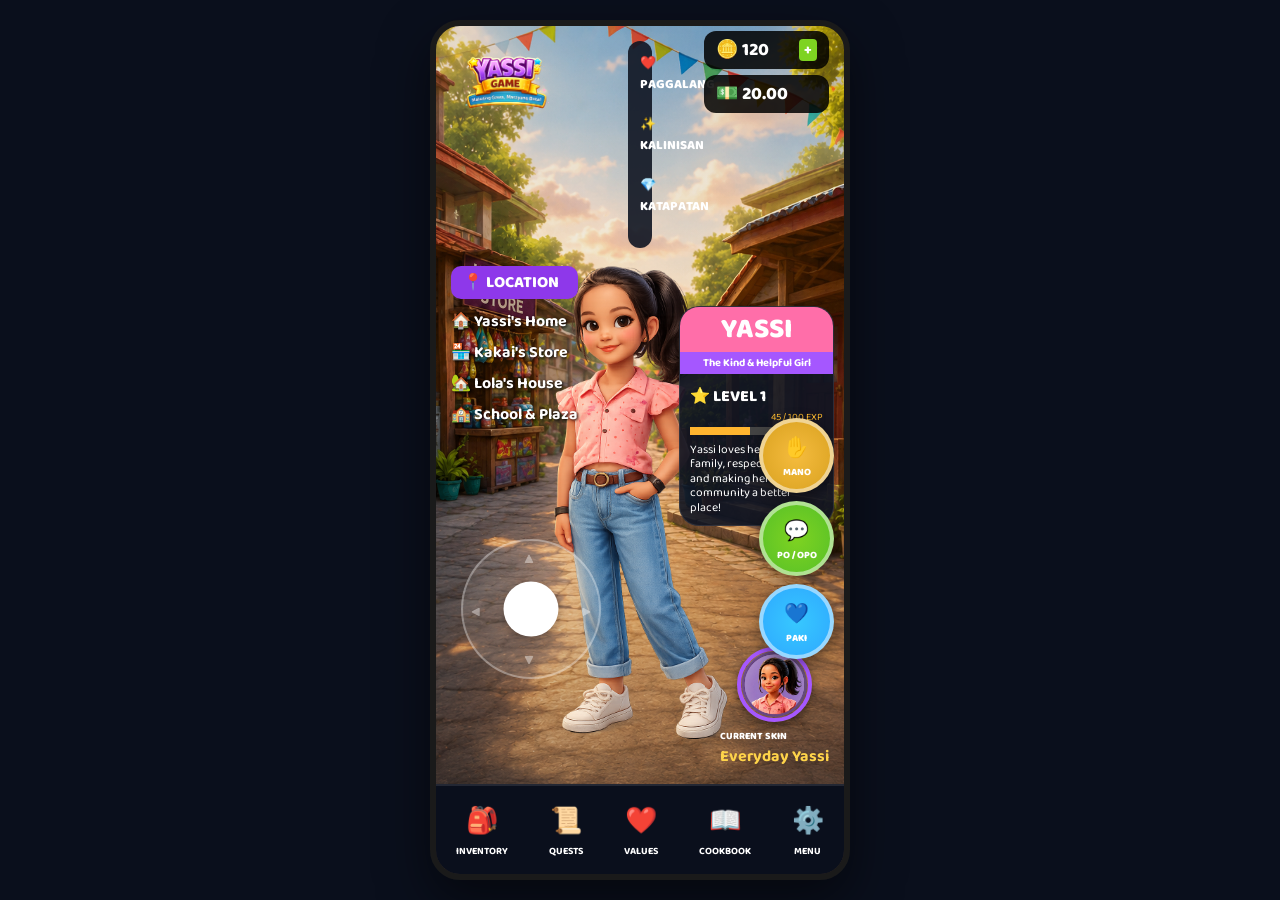
==== yassi-dashboard.html @ 49cacad6 "first commit" ====
<!DOCTYPE html>
<html lang="en">
<head>
    <meta charset="UTF-8">
    <meta name="viewport" content="width=device-width, initial-scale=1.0">
    <title>Yassi Game Dashboard</title>
    <link rel="stylesheet" href="./css/yassi-dashoard.css">
    <link href="https://fonts.googleapis.com/css2?family=Baloo+2:wght@400;600;700;800&display=swap" rel="stylesheet">
</head>
<body>

<div class="game-container">
    <div class="overlay"></div>

    <div class="header-section">
        <div class="logo">
            <img src="./assets/Yassi Game logo.png" alt="Yassi Logo">
        </div>
    </div>

    <div class="status-panel">
        <div class="bar">
            <div class="bar-title">❤️ PAGGALANG</div>
            <div class="progress"><div class="fill green" style="width: 58%;"></div></div>
        </div>
        <div class="bar">
            <div class="bar-title">✨ KALINISAN</div>
            <div class="progress"><div class="fill blue" style="width: 75%;"></div></div>
        </div>
        <div class="bar">
            <div class="bar-title">💎 KATAPATAN</div>
            <div class="progress"><div class="fill yellow" style="width: 52%;"></div></div>
        </div>
    </div>

    <div class="currency">
        <div class="money-box">🪙 120 <span class="plus-btn">+</span></div>
        <div class="money-box">💵 20.00</div>
    </div>

    <div class="location-panel">
        <div class="location-title">📍 LOCATION</div>
        <div class="location-list">
            <div class="location-item">🏠 Yassi's Home</div>
            <div class="location-item">🏪 Kakai's Store</div>
            <div class="location-item">🏡 Lola's House</div>
            <div class="location-item">🏫 School & Plaza</div>
        </div>
    </div>

    <img src="./assets/Yassi Avatar.png" class="character">

    <div class="info-panel">
        <div class="info-header">YASSI</div>
        <div class="info-sub">The Kind & Helpful Girl</div>
        <div class="info-content">
            <div class="level">⭐ LEVEL 1</div>
            <div class="exp">
                <div class="exp-text">45 / 100 EXP</div>
                <div class="exp-bar"><div class="exp-fill"></div></div>
            </div>
            <p class="description">
                Yassi loves helping her family, respecting elders, and making her community a better place!
            </p>
        </div>
    </div>

    <div class="actions">
        <div class="circle-btn gold">
            <span class="icon">✋</span>
            <span class="btn-label">MANO</span>
        </div>
        <div class="circle-btn green-btn">
            <span class="icon">💬</span>
            <span class="btn-label">PO / OPO</span>
        </div>
        <div class="circle-btn blue-btn">
            <span class="icon">💙</span>
            <span class="btn-label">PAKI</span>
        </div>
    </div>

    <div class="joystick">
        <div class="arrow up">▲</div>
        <div class="arrow left">◀</div>
        <div class="arrow right">▶</div>
        <div class="arrow down">▼</div>
        <div class="joy-center"></div>
    </div>

    <div class="current-skin">
        <img src="./assets/avatar.png" class="skin-thumb">
        <div class="skin-text">
            <span>CURRENT SKIN</span>
            <h3>Everyday Yassi</h3>
        </div>
    </div>

    <div class="bottom-menu">
        <div class="menu-item"><div class="menu-icon">🎒</div>INVENTORY</div>
        <div class="menu-item"><div class="menu-icon">📜</div>QUESTS</div>
        <div class="menu-item"><div class="menu-icon">❤️</div>VALUES</div>
        <div class="menu-item"><div class="menu-icon">📖</div>COOKBOOK</div>
        <div class="menu-item"><div class="menu-icon">⚙️</div>MENU</div>
    </div>
</div>

</body>
</html>
---- css/yassi-dashoard.css ----
* {
    margin: 0;
    padding: 0;
    box-sizing: border-box;
    font-family: 'Baloo 2', cursive;
}

body {
    display: flex;
    justify-content: center;
    align-items: center;
    height: 100vh;
    background: #0a0f1c;
}

.game-container {
    position: relative;
    width: min(420px, 100vw - 24px);
    height: min(860px, 100vh - 24px);
    overflow: hidden;
    border-radius: 30px;
    /* CSS file is in /css, so assets live in /assets */
    background: url('../assets/Yassi-Background.png') center/cover no-repeat;
    border: 6px solid #1a1a1a;
    box-shadow: 0 20px 50px rgba(0,0,0,0.5);
}


.overlay {
    position: absolute;
    inset: 0;
    background: linear-gradient(to bottom, rgba(0,0,0,0.1), transparent, rgba(0,0,0,0.3));
    z-index: 1;
}

/* --- HEADER & TAGLINE --- */
.header-section {
    position: absolute;
    top: 15px;
    left: 15px;
    z-index: 10;
}

.logo img { width: 110px; }

.tagline {
    background: #1aa9ff;
    color: white;
    font-size: 13px;
    font-weight: 700;
    padding: 4px 12px;
    border-radius: 12px;
    border: 2px solid #fff;
    margin-top: -5px;
    box-shadow: 0 4px 0 #0077c2;
}

/* --- STATUS PANEL --- */
.status-panel {
    position: absolute;
    top: 15px;
    left: 50%;
    right: auto;
    transform: translateX(-50%);
    width:10px;
    background: rgba(16, 22, 35, 0.9);
    border-radius: 18px;
    padding: 12px;
    color: white;
    z-index: 10;
}


.bar-title { font-size: 13px; font-weight: 800; margin-bottom: 3px; }
.progress { height: 10px; background: #333; border-radius: 10px; overflow: hidden; margin-bottom: 6px; }
.fill { height: 100%; border-radius: 10px; }
.green { background: #7ed321; }
.blue { background: #37c8ff; }
.yellow { background: #ffbc2f; }

/* --- CURRENCY --- */
.currency {
    position: absolute;
    top: 5px;
    right: 15px;
    left: auto;
    z-index: 10;
    display: flex;
    flex-direction: column;
    gap: 6px;
}


.money-box {
    background: rgba(0,0,0,0.85);
    color: white;
    padding: 5px 12px;
    border-radius: 12px;
    font-weight: 800;
    font-size: 18px;
    display: flex;
    justify-content: space-between;
    align-items: center;
    width: 125px;
}

.plus-btn { background: #7ed321; border-radius: 4px; padding: 0 5px; font-size: 14px; }

/* --- LOCATION --- */
.location-panel {
    position: absolute;
    top: 240px;
    left: 15px;
    z-index: 10;
}

.location-title {
    background: #8e38ea;
    color: white;
    padding: 4px 12px;
    border-radius: 10px;
    font-weight: 800;
    font-size: 16px;
    margin-bottom: 10px;
}

.location-item { 
    color: white; 
    font-weight: 700; 
    font-size: 16px;
    margin-bottom: 6px; 
    text-shadow: 1px 1px 3px black; 
}

/* --- CHARACTER --- */
.character {
    position: absolute;
    bottom: 100px;
    left: 45%; /* Slightly off-center to make room for panels */
    transform: translateX(-50%);
    height: 540px;
    z-index: 2;
}

/* --- INFO PANEL: REDUCED WIDTH TO PREVENT OVERLAP --- */
.info-panel {
    position: absolute;
    top: 280px;
    right: 10px;
    width: 155px;
    background: rgba(15, 20, 35, 0.9);
    border-radius: 20px;
    overflow: hidden;
    z-index: 5;
    border: 1px solid rgba(255,255,255,0.1);
}

.info-header { background: #ff6ea9; text-align: center; color: white; font-size: 28px; font-weight: 800; }
.info-sub { background: #a557ff; text-align: center; color: white; font-size: 11px; font-weight: 700; padding: 2px; }
.info-content { padding: 10px; color: white; }
.level { font-weight: 800; font-size: 16px; }
.exp-text { font-size: 10px; text-align: right; margin-bottom: 2px; color: #ffbc2f; }
.exp-bar { height: 8px; background: #444; border-radius: 5px; margin-bottom: 8px; }
.exp-fill { width: 45%; height: 100%; background: #ffb52f; }
.description { font-size: 12px; line-height: 1.2; }

/* --- ACTION BUTTONS: SCALED DOWN --- */
.actions {
    position: absolute;
    right: 10px;
    bottom: 215px;
    z-index: 15;
    display: flex;
    flex-direction: column;
    gap: 8px;
}

.circle-btn {
    width: 75px;
    height: 75px;
    border-radius: 50%;
    border: 4px solid rgba(255,255,255,0.5);
    display: flex;
    flex-direction: column;
    justify-content: center;
    align-items: center;
    color: white;
    box-shadow: 0 5px 15px rgba(0,0,0,0.4);
}

.gold { background: radial-gradient(circle, #f5bc3e, #d9a120); }
.green-btn { background: radial-gradient(circle, #7ed321, #57c028); }
.blue-btn { background: radial-gradient(circle, #37c8ff, #2ea8ff); }
.btn-label { font-size: 10px; font-weight: 800; }
.icon { font-size: 20px; }

/* --- JOYSTICK --- */
.joystick {
    position: absolute;
    left: 25px;
    bottom: 195px;
    width: 140px;
    height: 140px;
    background: rgba(255,255,255,0.1);
    border: 2px solid rgba(255,255,255,0.3);
    border-radius: 50%;
    z-index: 10;
}

.joy-center {
    position: absolute;
    top: 50%; left: 50%;
    transform: translate(-50%, -50%);
    width: 55px; height: 55px;
    background: #fff; border-radius: 50%;
    box-shadow: 0 4px 10px rgba(0,0,0,0.3);
}

.arrow { position: absolute; color: rgba(255,255,255,0.4); font-size: 16px; }
.up { top: 5px; left: 45%; }
.down { bottom: 5px; left: 45%; }
.left { left: 8px; top: 43%; }
.right { right: 8px; top: 43%; }

/* --- SKIN & BOTTOM NAV --- */
.current-skin {
    position: absolute;
    right: 15px;
    bottom: 105px;
    z-index: 10;
    display: flex;
    flex-direction: column;
    align-items: center;
}

.skin-thumb {
    width: 75px; height: 75px;
    border-radius: 50%;
    border: 4px solid #a557ff;
    box-shadow: 0 4px 10px rgba(0,0,0,0.5);
}

.skin-text span { color: white; font-size: 10px; font-weight: 800; }
.skin-text h3 { color: #ffd44a; font-size: 16px; margin-top: -3px; }

.bottom-menu {
    position: absolute;
    bottom: 0; width: 100%;
    height: 90px;
    background: #0a0f1c;
    display: flex;
    justify-content: space-around;
    align-items: center;
    border-top: 2px solid rgba(255,255,255,0.1);
    z-index: 20;
}

.menu-item { color: white; text-align: center; font-size: 10px; font-weight: 700; }
.menu-icon { font-size: 26px; }

/* --- Responsive tweaks for small screens to prevent overlap --- */
@media (max-width: 420px), (max-height: 860px) {
    .game-container {
        border-radius: 22px;
    }

    .header-section { top: 10px; left: 10px; }
    .logo img { width: 95px; }

    .status-panel {
        top: 10px;
        right: 8px;
        width: 185px;
        padding: 10px;
    }

    .location-panel { top: 220px; left: 10px; }
    .location-title { font-size: 14px; margin-bottom: 8px; }

    .currency { top: 140px; right: 10px; }
    .money-box { width: 120px; font-size: 16px; }

    .character { height: 420px; bottom: 115px; }

    .info-panel {
        top: 255px;
        right: 8px;
        width: 140px;
    }
    .info-header { font-size: 24px; }

    .actions {
        right: 8px;
        bottom: 195px;
        gap: 6px;
    }
    .circle-btn { width: 66px; height: 66px; }
    .btn-label { font-size: 9px; }
    .icon { font-size: 18px; }

    .joystick {
        left: 12px;
        bottom: 180px;
        width: 120px;
        height: 120px;
    }
    .joy-center { width: 50px; height: 50px; }

    .current-skin { right: 10px; bottom: 95px; }
    .skin-thumb { width: 66px; height: 66px; }
    .skin-text h3 { font-size: 14px; }

    .bottom-menu { height: 82px; }
}
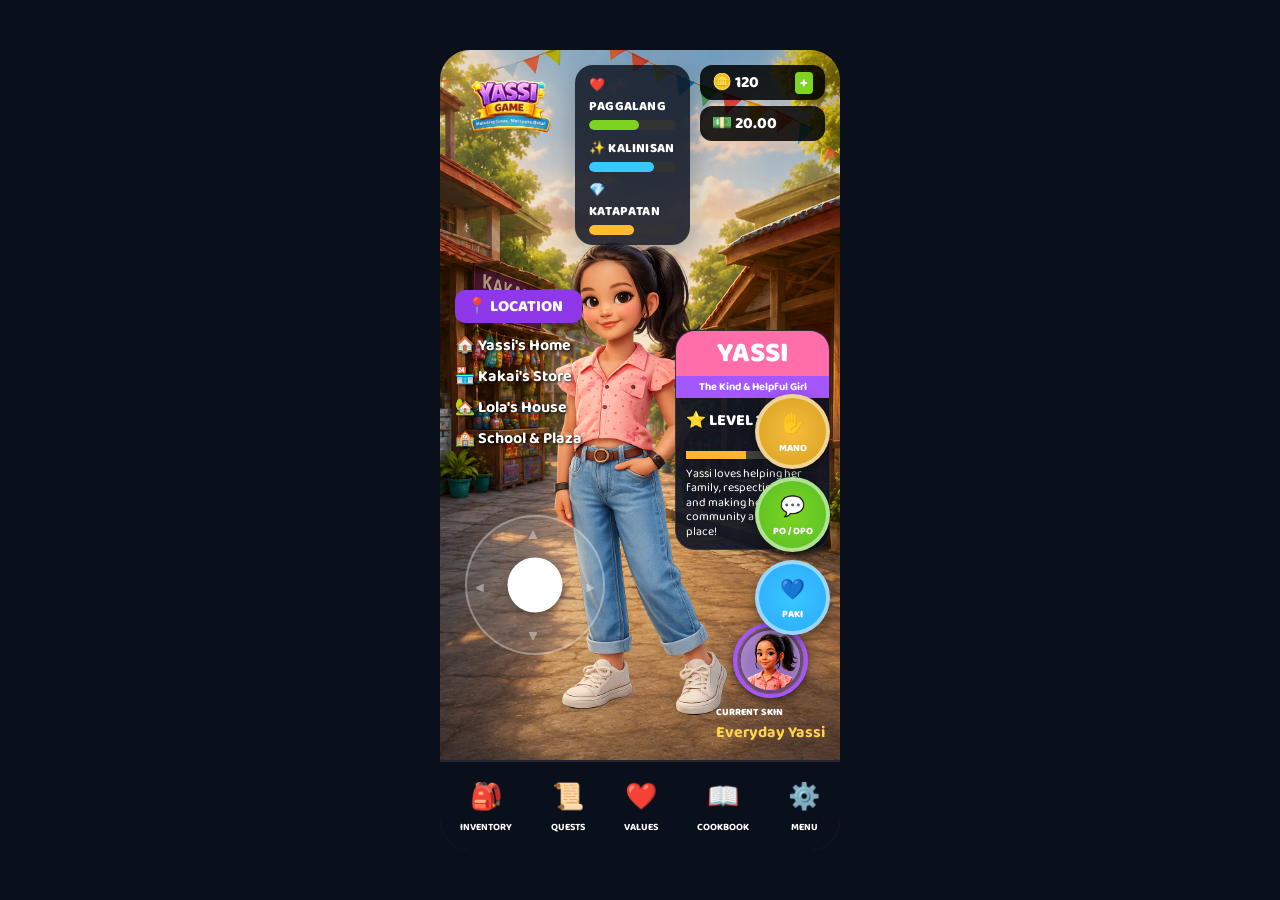
==== commit 6d9ce8a7: "commit" ====
--- a/yassi-dashboard.html
+++ b/yassi-dashboard.html
@@ -1,85 +1,104 @@
 <!DOCTYPE html>
 <html lang="en">
 <head>
-    <meta charset="UTF-8">
-    <meta name="viewport" content="width=device-width, initial-scale=1.0">
-    <title>Yassi Game Dashboard</title>
-    <link rel="stylesheet" href="./css/yassi-dashoard.css">
-    <link href="https://fonts.googleapis.com/css2?family=Baloo+2:wght@400;600;700;800&display=swap" rel="stylesheet">
+<meta charset="UTF-8">
+<meta name="viewport" content="width=device-width, initial-scale=1.0">
+<title>Yassi Dashboard</title>
+
+<link rel="icon" href="./favicon.ico">
+<link rel="stylesheet" href="./css/yassi-dashboard.css">
+<link href="https://fonts.googleapis.com/css2?family=Baloo+2:wght@400;600;700;800&display=swap" rel="stylesheet">
 </head>
+
 <body>
 
 <div class="game-container">
     <div class="overlay"></div>
 
-    <div class="header-section">
-        <div class="logo">
-            <img src="./assets/Yassi Game logo.png" alt="Yassi Logo">
+    <!-- TOP UI FIXED ROW -->
+    <div class="top-ui">
+
+        <!-- LOGO LEFT -->
+        <div class="header-section">
+            <div class="logo">
+                <img src="./assets/Yassi Game logo.png" alt="Yassi Logo">
+            </div>
         </div>
+
+        <!-- STATUS CENTER -->
+        <div class="status-panel">
+            <div class="bar">
+                <div class="bar-title">❤️ PAGGALANG</div>
+                <div class="progress"><div class="fill green" style="width: 58%;"></div></div>
+            </div>
+
+            <div class="bar">
+                <div class="bar-title">✨ KALINISAN</div>
+                <div class="progress"><div class="fill blue" style="width: 75%;"></div></div>
+            </div>
+
+            <div class="bar">
+                <div class="bar-title">💎 KATAPATAN</div>
+                <div class="progress"><div class="fill yellow" style="width: 52%;"></div></div>
+            </div>
+        </div>
+
+        <!-- CURRENCY RIGHT -->
+        <div class="currency">
+            <div class="money-box">🪙 120 <span class="plus-btn">+</span></div>
+            <div class="money-box">💵 20.00</div>
+        </div>
+
+    </div>
+    <!-- END TOP UI -->
+
+    <!-- LOCATION -->
+    <div class="location-panel">
+        <div class="location-title">📍 LOCATION</div>
+        <div class="location-item">🏠 Yassi's Home</div>
+        <div class="location-item">🏪 Kakai's Store</div>
+        <div class="location-item">🏡 Lola's House</div>
+        <div class="location-item">🏫 School & Plaza</div>
     </div>
 
-    <div class="status-panel">
-        <div class="bar">
-            <div class="bar-title">❤️ PAGGALANG</div>
-            <div class="progress"><div class="fill green" style="width: 58%;"></div></div>
-        </div>
-        <div class="bar">
-            <div class="bar-title">✨ KALINISAN</div>
-            <div class="progress"><div class="fill blue" style="width: 75%;"></div></div>
-        </div>
-        <div class="bar">
-            <div class="bar-title">💎 KATAPATAN</div>
-            <div class="progress"><div class="fill yellow" style="width: 52%;"></div></div>
-        </div>
-    </div>
-
-    <div class="currency">
-        <div class="money-box">🪙 120 <span class="plus-btn">+</span></div>
-        <div class="money-box">💵 20.00</div>
-    </div>
-
-    <div class="location-panel">
-        <div class="location-title">📍 LOCATION</div>
-        <div class="location-list">
-            <div class="location-item">🏠 Yassi's Home</div>
-            <div class="location-item">🏪 Kakai's Store</div>
-            <div class="location-item">🏡 Lola's House</div>
-            <div class="location-item">🏫 School & Plaza</div>
-        </div>
-    </div>
-
+    <!-- CHARACTER -->
     <img src="./assets/Yassi Avatar.png" class="character">
 
+    <!-- INFO PANEL -->
     <div class="info-panel">
         <div class="info-header">YASSI</div>
         <div class="info-sub">The Kind & Helpful Girl</div>
+
         <div class="info-content">
             <div class="level">⭐ LEVEL 1</div>
-            <div class="exp">
-                <div class="exp-text">45 / 100 EXP</div>
-                <div class="exp-bar"><div class="exp-fill"></div></div>
-            </div>
+            <div class="exp-text">45 / 100 EXP</div>
+            <div class="exp-bar"><div class="exp-fill"></div></div>
+
             <p class="description">
                 Yassi loves helping her family, respecting elders, and making her community a better place!
             </p>
         </div>
     </div>
 
+    <!-- ACTION BUTTONS -->
     <div class="actions">
         <div class="circle-btn gold">
             <span class="icon">✋</span>
             <span class="btn-label">MANO</span>
         </div>
+
         <div class="circle-btn green-btn">
             <span class="icon">💬</span>
             <span class="btn-label">PO / OPO</span>
         </div>
+
         <div class="circle-btn blue-btn">
             <span class="icon">💙</span>
             <span class="btn-label">PAKI</span>
         </div>
     </div>
 
+    <!-- JOYSTICK -->
     <div class="joystick">
         <div class="arrow up">▲</div>
         <div class="arrow left">◀</div>
@@ -88,6 +107,7 @@
         <div class="joy-center"></div>
     </div>
 
+    <!-- SKIN -->
     <div class="current-skin">
         <img src="./assets/avatar.png" class="skin-thumb">
         <div class="skin-text">
@@ -96,6 +116,7 @@
         </div>
     </div>
 
+    <!-- BOTTOM MENU -->
     <div class="bottom-menu">
         <div class="menu-item"><div class="menu-icon">🎒</div>INVENTORY</div>
         <div class="menu-item"><div class="menu-icon">📜</div>QUESTS</div>
@@ -103,6 +124,7 @@
         <div class="menu-item"><div class="menu-icon">📖</div>COOKBOOK</div>
         <div class="menu-item"><div class="menu-icon">⚙️</div>MENU</div>
     </div>
+
 </div>
 
 </body>
--- a/css/yassi-dashboard.css
+++ b/css/yassi-dashboard.css
@@ -0,0 +1,423 @@
+* {
+    margin: 0;
+    padding: 0;
+    box-sizing: border-box;
+    font-family: 'Baloo 2', cursive;
+}
+
+body {
+    display: flex;
+    justify-content: center;
+    align-items: center;
+    height: 100vh;
+    background: #0a0f1c;
+}
+
+/* ===== GAME CONTAINER ===== */
+.game-container {
+    position: relative;
+    width: 400px;
+    height: 800px;
+    background: url('../assets/Yassi-Background.png') center/cover no-repeat;
+    border-radius: 30px;
+    overflow: hidden;
+}
+
+/* ===== OVERLAY ===== */
+.overlay {
+    position: absolute;
+    inset: 0;
+    background: linear-gradient(to bottom, rgba(0,0,0,0.1), transparent, rgba(0,0,0,0.3));
+    z-index: 1;
+}
+
+/* =========================
+   🔥 TOP UI FIX (IMPORTANT)
+========================= */
+.top-ui {
+    position: absolute;
+    top: 15px;
+    left: 15px;
+    right: 15px;
+    display: flex;
+    justify-content: space-between;
+    align-items: flex-start;
+    gap: 10px;
+    z-index: 20;
+}
+
+/* reset old positioning */
+.header-section,
+.status-panel,
+.currency {
+    position: static;
+}
+
+/* ===== LOGO (LEFT) ===== */
+.header-section {
+    display: flex;
+    flex-direction: column;
+}
+
+.logo img {
+    width: 110px;
+}
+
+/* ===== STATUS (CENTER) ===== */
+.status-panel {
+    width: 320px;
+    background: rgba(16, 22, 35, 0.85);
+    border-radius: 18px;
+    padding: 10px 14px;
+    color: white;
+    box-shadow: 0 10px 30px rgba(0,0,0,0.25);
+}
+
+.bar {
+    display: flex;
+    flex-direction: column;
+    gap: 3px;
+    margin-bottom: 8px;
+}
+
+.bar:last-child {
+    margin-bottom: 0;
+}
+
+.bar-title {
+    font-size: 13px;
+    font-weight: 800;
+    letter-spacing: 0.2px;
+}
+
+.progress {
+    height: 10px;
+    background: #333;
+    border-radius: 10px;
+    overflow: hidden;
+}
+
+.fill {
+    height: 100%;
+    border-radius: 10px;
+}
+
+.green { background: #7ed321; }
+.blue { background: #37c8ff; }
+.yellow { background: #ffbc2f; }
+
+/* ===== CURRENCY (RIGHT) ===== */
+.currency {
+    display: flex;
+    flex-direction: column;
+    gap: 6px;
+}
+
+.money-box {
+    background: rgba(0,0,0,0.85);
+    color: white;
+    padding: 5px 12px;
+    border-radius: 12px;
+    font-weight: 800;
+    font-size: 16px;
+    width: 125px;
+    display: flex;
+    justify-content: space-between;
+    align-items: center;
+}
+
+.plus-btn {
+    background: #7ed321;
+    border-radius: 4px;
+    padding: 0 5px;
+    font-size: 14px;
+}
+
+/* ===== LOCATION ===== */
+.location-panel {
+    position: absolute;
+    top: 240px;
+    left: 15px;
+    z-index: 10;
+}
+
+.location-title {
+    background: #8e38ea;
+    color: white;
+    padding: 4px 12px;
+    border-radius: 10px;
+    font-weight: 800;
+    font-size: 16px;
+    margin-bottom: 10px;
+}
+
+.location-item {
+    color: white;
+    font-weight: 700;
+    font-size: 16px;
+    margin-bottom: 6px;
+    text-shadow: 1px 1px 3px black;
+}
+
+/* ===== CHARACTER ===== */
+.character {
+    position: absolute;
+    bottom: 100px;
+    left: 45%;
+    transform: translateX(-50%);
+    height: 540px;
+    z-index: 2;
+}
+
+/* ===== INFO PANEL ===== */
+.info-panel {
+    position: absolute;
+    top: 280px;
+    right: 10px;
+    width: 155px;
+    background: rgba(15, 20, 35, 0.9);
+    border-radius: 20px;
+    overflow: hidden;
+    z-index: 5;
+    border: 1px solid rgba(255,255,255,0.1);
+}
+
+.info-header {
+    background: #ff6ea9;
+    text-align: center;
+    color: white;
+    font-size: 28px;
+    font-weight: 800;
+}
+
+.info-sub {
+    background: #a557ff;
+    text-align: center;
+    color: white;
+    font-size: 11px;
+    font-weight: 700;
+    padding: 2px;
+}
+
+.info-content {
+    padding: 10px;
+    color: white;
+}
+
+.level {
+    font-weight: 800;
+    font-size: 16px;
+}
+
+.exp-text {
+    font-size: 10px;
+    text-align: right;
+    margin-bottom: 2px;
+    color: #ffbc2f;
+}
+
+.exp-bar {
+    height: 8px;
+    background: #444;
+    border-radius: 5px;
+    margin-bottom: 8px;
+}
+
+.exp-fill {
+    width: 45%;
+    height: 100%;
+    background: #ffb52f;
+}
+
+.description {
+    font-size: 12px;
+    line-height: 1.2;
+}
+
+/* ===== ACTION BUTTONS ===== */
+.actions {
+    position: absolute;
+    right: 10px;
+    bottom: 215px;
+    z-index: 15;
+    display: flex;
+    flex-direction: column;
+    gap: 8px;
+}
+
+.circle-btn {
+    width: 75px;
+    height: 75px;
+    border-radius: 50%;
+    border: 4px solid rgba(255,255,255,0.5);
+    display: flex;
+    flex-direction: column;
+    justify-content: center;
+    align-items: center;
+    color: white;
+    box-shadow: 0 5px 15px rgba(0,0,0,0.4);
+}
+
+.gold { background: radial-gradient(circle, #f5bc3e, #d9a120); }
+.green-btn { background: radial-gradient(circle, #7ed321, #57c028); }
+.blue-btn { background: radial-gradient(circle, #37c8ff, #2ea8ff); }
+
+.btn-label {
+    font-size: 10px;
+    font-weight: 800;
+}
+
+.icon {
+    font-size: 20px;
+}
+
+/* ===== JOYSTICK ===== */
+.joystick {
+    position: absolute;
+    left: 25px;
+    bottom: 195px;
+    width: 140px;
+    height: 140px;
+    background: rgba(255,255,255,0.1);
+    border: 2px solid rgba(255,255,255,0.3);
+    border-radius: 50%;
+    z-index: 10;
+}
+
+.joy-center {
+    position: absolute;
+    top: 50%;
+    left: 50%;
+    transform: translate(-50%, -50%);
+    width: 55px;
+    height: 55px;
+    background: #fff;
+    border-radius: 50%;
+    box-shadow: 0 4px 10px rgba(0,0,0,0.3);
+}
+
+.arrow {
+    position: absolute;
+    color: rgba(255,255,255,0.4);
+    font-size: 16px;
+}
+
+.up { top: 5px; left: 45%; }
+.down { bottom: 5px; left: 45%; }
+.left { left: 8px; top: 43%; }
+.right { right: 8px; top: 43%; }
+
+/* ===== SKIN ===== */
+.current-skin {
+    position: absolute;
+    right: 15px;
+    bottom: 105px;
+    z-index: 10;
+    display: flex;
+    flex-direction: column;
+    align-items: center;
+}
+
+.skin-thumb {
+    width: 75px;
+    height: 75px;
+    border-radius: 50%;
+    border: 4px solid #a557ff;
+    box-shadow: 0 4px 10px rgba(0,0,0,0.5);
+}
+
+.skin-text span {
+    color: white;
+    font-size: 10px;
+    font-weight: 800;
+}
+
+.skin-text h3 {
+    color: #ffd44a;
+    font-size: 16px;
+    margin-top: -3px;
+}
+
+/* ===== BOTTOM MENU ===== */
+.bottom-menu {
+    position: absolute;
+    bottom: 0;
+    width: 100%;
+    height: 90px;
+    background: #0a0f1c;
+    display: flex;
+    justify-content: space-around;
+    align-items: center;
+    border-top: 2px solid rgba(255,255,255,0.1);
+    z-index: 20;
+}
+
+.menu-item {
+    color: white;
+    text-align: center;
+    font-size: 10px;
+    font-weight: 700;
+}
+
+.menu-icon {
+    font-size: 26px;
+}
+
+/* ===== RESPONSIVE ===== */
+@media (max-width: 420px), (max-height: 860px) {
+
+    .game-container {
+        border-radius: 22px;
+    }
+
+    .logo img {
+        width: 95px;
+    }
+
+    .status-panel {
+        width: 200px;
+        padding: 10px;
+    }
+
+    .currency {
+        gap: 4px;
+    }
+
+    .money-box {
+        width: 120px;
+        font-size: 14px;
+    }
+
+    .character {
+        height: 420px;
+        bottom: 115px;
+    }
+
+    .info-panel {
+        top: 255px;
+        right: 8px;
+        width: 140px;
+    }
+
+    .actions {
+        right: 8px;
+        bottom: 195px;
+    }
+
+    .circle-btn {
+        width: 66px;
+        height: 66px;
+    }
+
+    .joystick {
+        left: 12px;
+        bottom: 180px;
+        width: 120px;
+        height: 120px;
+    }
+
+    .joy-center {
+        width: 50px;
+        height: 50px;
+    }
+}
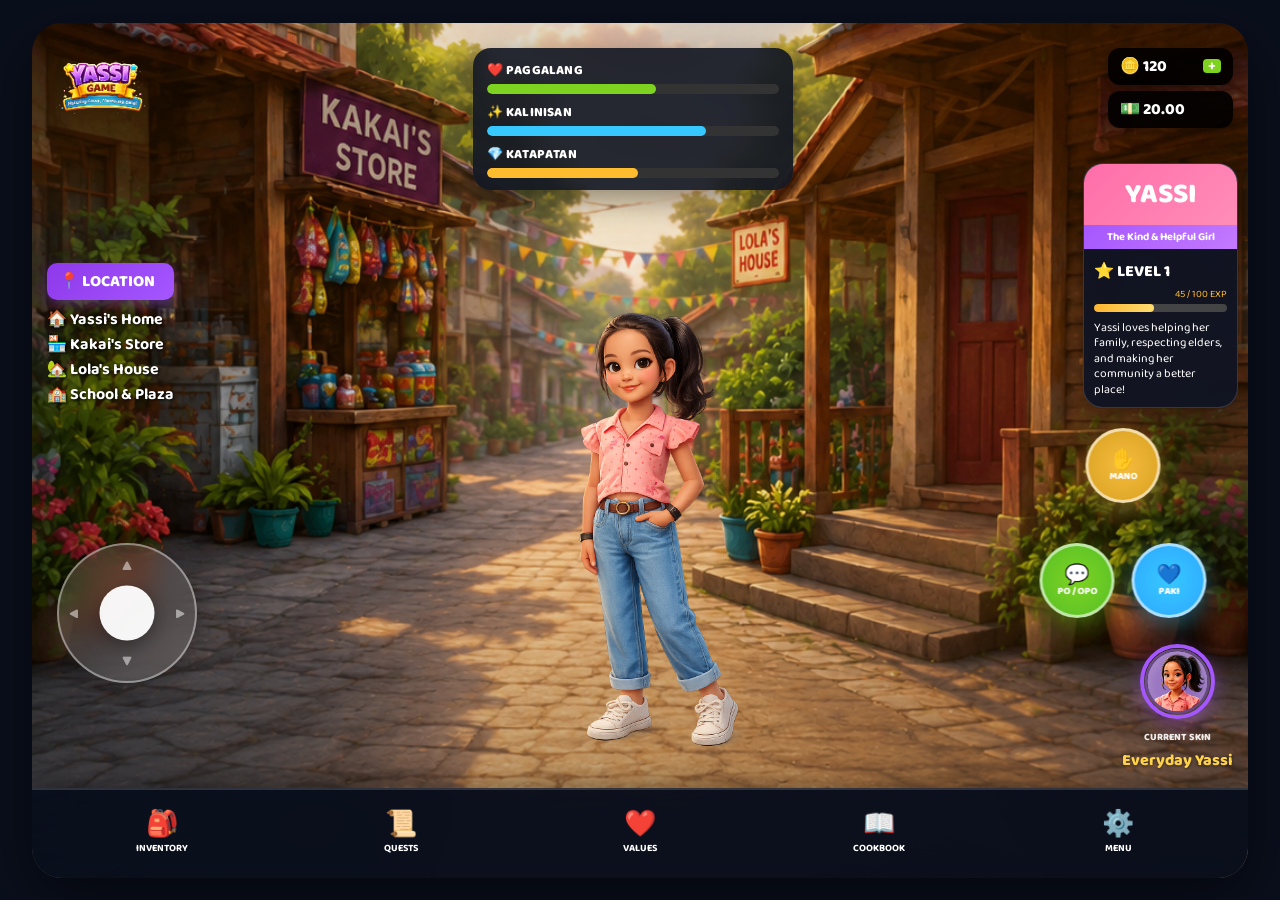
==== commit 5056a773: "commit" ====
--- a/yassi-dashboard.html
+++ b/yassi-dashboard.html
@@ -52,19 +52,7 @@
     </div>
     <!-- END TOP UI -->
 
-    <!-- LOCATION -->
-    <div class="location-panel">
-        <div class="location-title">📍 LOCATION</div>
-        <div class="location-item">🏠 Yassi's Home</div>
-        <div class="location-item">🏪 Kakai's Store</div>
-        <div class="location-item">🏡 Lola's House</div>
-        <div class="location-item">🏫 School & Plaza</div>
-    </div>
-
-    <!-- CHARACTER -->
-    <img src="./assets/Yassi Avatar.png" class="character">
-
-    <!-- INFO PANEL -->
+    <!-- INFO PANEL - MOVED TO TOP POSITION -->
     <div class="info-panel">
         <div class="info-header">YASSI</div>
         <div class="info-sub">The Kind & Helpful Girl</div>
@@ -80,19 +68,31 @@
         </div>
     </div>
 
-    <!-- ACTION BUTTONS -->
+    <!-- LOCATION -->
+    <div class="location-panel">
+        <div class="location-title">📍 LOCATION</div>
+        <div class="location-item">🏠 Yassi's Home</div>
+        <div class="location-item">🏪 Kakai's Store</div>
+        <div class="location-item">🏡 Lola's House</div>
+        <div class="location-item">🏫 School & Plaza</div>
+    </div>
+
+    <!-- CHARACTER -->
+    <img src="./assets/Yassi Avatar.png" class="character">
+
+    <!-- ACTION BUTTONS - TRIANGLE LAYOUT -->
     <div class="actions">
-        <div class="circle-btn gold">
+        <div class="circle-btn gold top-btn">
             <span class="icon">✋</span>
             <span class="btn-label">MANO</span>
         </div>
 
-        <div class="circle-btn green-btn">
+        <div class="circle-btn green-btn bottom-left-btn">
             <span class="icon">💬</span>
             <span class="btn-label">PO / OPO</span>
         </div>
 
-        <div class="circle-btn blue-btn">
+        <div class="circle-btn blue-btn bottom-right-btn">
             <span class="icon">💙</span>
             <span class="btn-label">PAKI</span>
         </div>
--- a/css/yassi-dashboard.css
+++ b/css/yassi-dashboard.css
@@ -9,8 +9,10 @@
     display: flex;
     justify-content: center;
     align-items: center;
-    height: 100vh;
+    min-height: 100vh;
     background: #0a0f1c;
+    padding: 5px;
+    overflow-x: hidden;
 }
 
 /* ===== GAME CONTAINER ===== */
@@ -21,6 +23,14 @@
     background: url('../assets/Yassi-Background.png') center/cover no-repeat;
     border-radius: 30px;
     overflow: hidden;
+    box-shadow: 0 20px 60px rgba(0,0,0,0.5);
+
+    /* Responsive scaling */
+    max-width: 95vw;
+    max-height: 95vh;
+    width: 100%;
+    height: 100%;
+    aspect-ratio: 1 / 2;
 }
 
 /* ===== OVERLAY ===== */
@@ -31,22 +41,20 @@
     z-index: 1;
 }
 
-/* =========================
-   🔥 TOP UI FIX (IMPORTANT)
-========================= */
+/* ===== TOP UI ===== */
 .top-ui {
     position: absolute;
-    top: 15px;
-    left: 15px;
-    right: 15px;
+    top: clamp(10px, 2vw, 15px);
+    left: clamp(10px, 2vw, 15px);
+    right: clamp(10px, 2vw, 15px);
     display: flex;
     justify-content: space-between;
     align-items: flex-start;
-    gap: 10px;
+    gap: clamp(5px, 1.5vw, 10px);
     z-index: 20;
-}
-
-/* reset old positioning */
+    padding-top: clamp(5px, 1vw, 10px);
+}
+
 .header-section,
 .status-panel,
 .currency {
@@ -57,27 +65,33 @@
 .header-section {
     display: flex;
     flex-direction: column;
+    flex-shrink: 0;
 }
 
 .logo img {
-    width: 110px;
+    width: clamp(90px, 22vw, 110px);
+    height: auto;
+    max-height: 80px;
 }
 
 /* ===== STATUS (CENTER) ===== */
 .status-panel {
-    width: 320px;
-    background: rgba(16, 22, 35, 0.85);
+    width: clamp(200px, 70vw, 320px);
+    background: rgba(16, 22, 35, 0.9);
+    backdrop-filter: blur(10px);
     border-radius: 18px;
-    padding: 10px 14px;
-    color: white;
-    box-shadow: 0 10px 30px rgba(0,0,0,0.25);
+    padding: clamp(8px, 2vw, 12px) clamp(10px, 2vw, 14px);
+    color: white;
+    box-shadow: 0 10px 30px rgba(0,0,0,0.4);
+    flex: 1;
+    max-width: 320px;
 }
 
 .bar {
     display: flex;
     flex-direction: column;
-    gap: 3px;
-    margin-bottom: 8px;
+    gap: clamp(2px, 0.5vw, 3px);
+    margin-bottom: clamp(5px, 1vw, 8px);
 }
 
 .bar:last-child {
@@ -85,13 +99,13 @@
 }
 
 .bar-title {
-    font-size: 13px;
+    font-size: clamp(11px, 2.5vw, 13px);
     font-weight: 800;
     letter-spacing: 0.2px;
 }
 
 .progress {
-    height: 10px;
+    height: clamp(8px, 2vw, 10px);
     background: #333;
     border-radius: 10px;
     overflow: hidden;
@@ -100,6 +114,7 @@
 .fill {
     height: 100%;
     border-radius: 10px;
+    transition: width 0.3s ease;
 }
 
 .green { background: #7ed321; }
@@ -110,178 +125,243 @@
 .currency {
     display: flex;
     flex-direction: column;
-    gap: 6px;
+    gap: clamp(4px, 1vw, 6px);
+    flex-shrink: 0;
 }
 
 .money-box {
-    background: rgba(0,0,0,0.85);
-    color: white;
-    padding: 5px 12px;
+    background: rgba(0,0,0,0.9);
+    backdrop-filter: blur(10px);
+    color: white;
+    padding: clamp(4px, 1vw, 6px) clamp(8px, 2vw, 12px);
     border-radius: 12px;
     font-weight: 800;
-    font-size: 16px;
-    width: 125px;
+    font-size: clamp(13px, 3vw, 16px);
+    width: clamp(105px, 28vw, 125px);
     display: flex;
     justify-content: space-between;
     align-items: center;
+    box-shadow: 0 5px 15px rgba(0,0,0,0.3);
 }
 
 .plus-btn {
     background: #7ed321;
     border-radius: 4px;
-    padding: 0 5px;
-    font-size: 14px;
-}
-
-/* ===== LOCATION ===== */
-.location-panel {
-    position: absolute;
-    top: 240px;
-    left: 15px;
-    z-index: 10;
-}
-
-.location-title {
-    background: #8e38ea;
-    color: white;
-    padding: 4px 12px;
-    border-radius: 10px;
-    font-weight: 800;
-    font-size: 16px;
-    margin-bottom: 10px;
-}
-
-.location-item {
-    color: white;
+    padding: 0 clamp(3px, 0.8vw, 5px);
+    font-size: clamp(12px, 2.5vw, 14px);
     font-weight: 700;
-    font-size: 16px;
-    margin-bottom: 6px;
-    text-shadow: 1px 1px 3px black;
-}
-
-/* ===== CHARACTER ===== */
-.character {
-    position: absolute;
-    bottom: 100px;
-    left: 45%;
-    transform: translateX(-50%);
-    height: 540px;
-    z-index: 2;
-}
-
-/* ===== INFO PANEL ===== */
+    line-height: 1;
+}
+
+/* ===== INFO PANEL - FIXED TO TOP POSITION ===== */
 .info-panel {
     position: absolute;
-    top: 280px;
-    right: 10px;
-    width: 155px;
-    background: rgba(15, 20, 35, 0.9);
+    top: clamp(120px, 16vh, 140px);
+    right: clamp(5px, 1.5vw, 10px);
+    width: clamp(130px, 32vw, 155px);
+    max-width: 160px;
+    background: rgba(15, 20, 35, 0.95);
+    backdrop-filter: blur(15px);
     border-radius: 20px;
     overflow: hidden;
     z-index: 5;
-    border: 1px solid rgba(255,255,255,0.1);
+    border: 1px solid rgba(255,255,255,0.15);
+    box-shadow: 0 10px 30px rgba(0,0,0,0.4);
 }
 
 .info-header {
-    background: #ff6ea9;
+    background: linear-gradient(135deg, #ff6ea9, #ff8db8);
     text-align: center;
     color: white;
-    font-size: 28px;
-    font-weight: 800;
+    font-size: clamp(22px, 6vw, 28px);
+    font-weight: 800;
+    padding: clamp(6px, 1.5vw, 8px) 0;
 }
 
 .info-sub {
-    background: #a557ff;
+    background: linear-gradient(135deg, #a557ff, #c47aff);
     text-align: center;
     color: white;
-    font-size: 11px;
+    font-size: clamp(10px, 2.2vw, 11px);
     font-weight: 700;
-    padding: 2px;
+    padding: clamp(2px, 0.5vw, 3px) 0;
 }
 
 .info-content {
-    padding: 10px;
+    padding: clamp(8px, 2vw, 10px);
     color: white;
 }
 
 .level {
     font-weight: 800;
-    font-size: 16px;
+    font-size: clamp(14px, 3.5vw, 16px);
+    margin-bottom: 2px;
 }
 
 .exp-text {
-    font-size: 10px;
+    font-size: clamp(9px, 2vw, 10px);
     text-align: right;
     margin-bottom: 2px;
     color: #ffbc2f;
 }
 
 .exp-bar {
-    height: 8px;
+    height: clamp(6px, 1.5vw, 8px);
     background: #444;
     border-radius: 5px;
-    margin-bottom: 8px;
+    margin-bottom: clamp(6px, 1.5vw, 8px);
+    overflow: hidden;
 }
 
 .exp-fill {
-    width: 45%;
     height: 100%;
-    background: #ffb52f;
+    background: linear-gradient(90deg, #ffb52f, #ffdc6f);
+    border-radius: 5px;
+    transition: width 0.3s ease;
+    width: 45%; /* Matches 45/100 EXP */
 }
 
 .description {
-    font-size: 12px;
+    font-size: clamp(10px, 2.2vw, 12px);
+    line-height: 1.3;
+    margin: 0;
+}
+
+/* ===== LOCATION ===== */
+.location-panel {
+    position: absolute;
+    top: clamp(220px, 28vh, 240px);
+    left: clamp(10px, 2vw, 15px);
+    z-index: 10;
+    max-width: 160px;
+}
+
+.location-title {
+    background: linear-gradient(135deg, #8e38ea, #a557ff);
+    color: white;
+    padding: clamp(4px, 1vw, 6px) 12px;
+    border-radius: 10px;
+    font-weight: 800;
+    font-size: clamp(14px, 3vw, 16px);
+    margin-bottom: 10px;
+    box-shadow: 0 4px 12px rgba(142, 56, 234, 0.4);
+}
+
+.location-item {
+    color: white;
+    font-weight: 700;
+    font-size: clamp(14px, 3vw, 16px);
+    margin-bottom: 6px;
+    text-shadow: 1px 1px 3px black;
     line-height: 1.2;
 }
 
-/* ===== ACTION BUTTONS ===== */
+/* ===== CHARACTER ===== */
+.character {
+    position: absolute;
+    bottom: clamp(90px, 12vh, 100px);
+    left: 50%;
+    transform: translateX(-50%);
+    height: clamp(400px, 55vh, 540px);
+    max-height: 60vh;
+    width: auto;
+    z-index: 2;
+    image-rendering: -webkit-optimize-contrast;
+}
+
+/* ===== ACTION BUTTONS - TRIANGLE LAYOUT (FIXED SPACING) ===== */
 .actions {
     position: absolute;
-    right: 10px;
-    bottom: 215px;
+    right: clamp(20px, 5vw, 30px);
+    bottom: clamp(230px, 29vh, 260px);
     z-index: 15;
-    display: flex;
-    flex-direction: column;
-    gap: 8px;
+    width: clamp(160px, 40vw, 190px);
+    height: clamp(160px, 40vw, 190px);
+    display: flex;
+    pointer-events: none;
 }
 
 .circle-btn {
-    width: 75px;
-    height: 75px;
+    position: absolute;
+    width: clamp(60px, 16vw, 75px);
+    height: clamp(60px, 16vw, 75px);
     border-radius: 50%;
-    border: 4px solid rgba(255,255,255,0.5);
+    border: 3px solid rgba(255,255,255,0.6);
     display: flex;
     flex-direction: column;
     justify-content: center;
     align-items: center;
     color: white;
-    box-shadow: 0 5px 15px rgba(0,0,0,0.4);
-}
-
-.gold { background: radial-gradient(circle, #f5bc3e, #d9a120); }
-.green-btn { background: radial-gradient(circle, #7ed321, #57c028); }
-.blue-btn { background: radial-gradient(circle, #37c8ff, #2ea8ff); }
+    box-shadow: 0 8px 25px rgba(0,0,0,0.4);
+    transition: all 0.2s ease;
+    cursor: pointer;
+    backdrop-filter: blur(10px);
+    pointer-events: all;
+}
+
+.circle-btn:hover,
+.circle-btn:active {
+    transform: scale(0.95);
+    box-shadow: 0 12px 30px rgba(0,0,0,0.5);
+}
+
+.gold { 
+    background: radial-gradient(circle, #f5bc3e, #d9a120); 
+    box-shadow: 0 8px 25px rgba(245, 188, 62, 0.4);
+}
+.green-btn { 
+    background: radial-gradient(circle, #7ed321, #57c028); 
+    box-shadow: 0 8px 25px rgba(126, 211, 33, 0.4);
+}
+.blue-btn { 
+    background: radial-gradient(circle, #37c8ff, #2ea8ff); 
+    box-shadow: 0 8px 25px rgba(55, 200, 255, 0.4);
+}
 
 .btn-label {
-    font-size: 10px;
-    font-weight: 800;
+    font-size: clamp(8px, 2vw, 10px);
+    font-weight: 800;
+    line-height: 1;
+    margin-top: 1px;
 }
 
 .icon {
-    font-size: 20px;
+    font-size: clamp(18px, 4.5vw, 20px);
+    line-height: 1;
+}
+
+/* TRIANGLE POSITIONS - FIXED PERFECT SPACING */
+.top-btn {
+    top: 0;
+    right: 50%;
+    transform: translateX(50%);
+}
+
+.bottom-left-btn {
+    bottom: 0;
+    left: 10%;
+    transform: translateX(-10%);
+}
+
+.bottom-right-btn {
+    bottom: 0;
+    right: 10%;
+    transform: translateX(10%);
 }
 
 /* ===== JOYSTICK ===== */
 .joystick {
     position: absolute;
-    left: 25px;
-    bottom: 195px;
-    width: 140px;
-    height: 140px;
-    background: rgba(255,255,255,0.1);
-    border: 2px solid rgba(255,255,255,0.3);
+    left: clamp(10px, 3vw, 25px);
+    bottom: clamp(170px, 23vh, 195px);
+    width: clamp(110px, 28vw, 140px);
+    height: clamp(110px, 28vw, 140px);
+    background: rgba(255,255,255,0.12);
+    backdrop-filter: blur(15px);
+    border: 2px solid rgba(255,255,255,0.4);
     border-radius: 50%;
     z-index: 10;
+    box-shadow: 0 8px 25px rgba(0,0,0,0.3);
 }
 
 .joy-center {
@@ -289,53 +369,65 @@
     top: 50%;
     left: 50%;
     transform: translate(-50%, -50%);
-    width: 55px;
-    height: 55px;
-    background: #fff;
+    width: clamp(42px, 11vw, 55px);
+    height: clamp(42px, 11vw, 55px);
+    background: rgba(255,255,255,0.95);
     border-radius: 50%;
-    box-shadow: 0 4px 10px rgba(0,0,0,0.3);
+    box-shadow: 0 6px 20px rgba(0,0,0,0.4);
+    transition: all 0.2s ease;
 }
 
 .arrow {
     position: absolute;
-    color: rgba(255,255,255,0.4);
-    font-size: 16px;
-}
-
-.up { top: 5px; left: 45%; }
-.down { bottom: 5px; left: 45%; }
-.left { left: 8px; top: 43%; }
-.right { right: 8px; top: 43%; }
+    color: rgba(255,255,255,0.5);
+    font-size: clamp(14px, 3.5vw, 16px);
+    font-weight: bold;
+    transition: color 0.2s ease;
+}
+
+.up { top: 8px; left: 50%; transform: translateX(-50%); }
+.down { bottom: 8px; left: 50%; transform: translateX(-50%); }
+.left { left: 10px; top: 50%; transform: translateY(-50%); }
+.right { right: 10px; top: 50%; transform: translateY(-50%); }
 
 /* ===== SKIN ===== */
 .current-skin {
     position: absolute;
-    right: 15px;
-    bottom: 105px;
+    right: clamp(10px, 2vw, 15px);
+    bottom: clamp(90px, 12vh, 105px);
     z-index: 10;
     display: flex;
     flex-direction: column;
     align-items: center;
+    gap: 4px;
 }
 
 .skin-thumb {
-    width: 75px;
-    height: 75px;
+    width: clamp(60px, 15vw, 75px);
+    height: clamp(60px, 15vw, 75px);
     border-radius: 50%;
     border: 4px solid #a557ff;
-    box-shadow: 0 4px 10px rgba(0,0,0,0.5);
+    box-shadow: 0 6px 20px rgba(165, 87, 255, 0.4);
+    image-rendering: -webkit-optimize-contrast;
+}
+
+.skin-text {
+    text-align: center;
 }
 
 .skin-text span {
     color: white;
-    font-size: 10px;
-    font-weight: 800;
+    font-size: clamp(8px, 2vw, 10px);
+    font-weight: 800;
+    opacity: 0.9;
 }
 
 .skin-text h3 {
     color: #ffd44a;
-    font-size: 16px;
-    margin-top: -3px;
+    font-size: clamp(13px, 3.2vw, 16px);
+    margin: 0;
+    font-weight: 800;
+    text-shadow: 0 1px 3px rgba(0,0,0,0.5);
 }
 
 /* ===== BOTTOM MENU ===== */
@@ -343,81 +435,162 @@
     position: absolute;
     bottom: 0;
     width: 100%;
-    height: 90px;
-    background: #0a0f1c;
+    height: clamp(75px, 11vh, 90px);
+    background: rgba(10, 15, 28, 0.98);
+    backdrop-filter: blur(20px);
     display: flex;
     justify-content: space-around;
     align-items: center;
-    border-top: 2px solid rgba(255,255,255,0.1);
+    border-top: 2px solid rgba(255,255,255,0.15);
     z-index: 20;
+    padding: 0 10px;
+    box-shadow: 0 -5px 20px rgba(0,0,0,0.3);
 }
 
 .menu-item {
     color: white;
     text-align: center;
-    font-size: 10px;
+    font-size: clamp(9px, 2.2vw, 10px);
     font-weight: 700;
+    flex: 1;
+    padding: 0 5px;
+    cursor: pointer;
+    transition: color 0.2s ease;
+    display: flex;
+    flex-direction: column;
+    align-items: center;
+    gap: 2px;
+}
+
+.menu-item:hover {
+    color: #ffd44a;
 }
 
 .menu-icon {
-    font-size: 26px;
-}
-
-/* ===== RESPONSIVE ===== */
-@media (max-width: 420px), (max-height: 860px) {
-
+    font-size: clamp(22px, 6vw, 26px);
+    line-height: 1;
+}
+
+/* ===== ULTRA MOBILE OPTIMIZATION ===== */
+@media (max-width: 480px) and (max-height: 900px) {
+    body {
+        padding: 2px;
+    }
+    
     .game-container {
-        border-radius: 22px;
-    }
-
-    .logo img {
-        width: 95px;
-    }
-
+        border-radius: 25px;
+        max-height: 94vh;
+    }
+    
+    .top-ui {
+        padding-top: 8px;
+        gap: 8px;
+    }
+    
     .status-panel {
-        width: 200px;
-        padding: 10px;
-    }
-
-    .currency {
-        gap: 4px;
-    }
-
-    .money-box {
-        width: 120px;
-        font-size: 14px;
-    }
-
+        padding: 8px 10px;
+    }
+    
+    /* INFO PANEL - MOBILE FIXED POSITION */
+    .info-panel {
+        top: clamp(115px, 15vh, 130px);
+        right: clamp(4px, 1.2vw, 8px);
+        width: clamp(125px, 30vw, 150px);
+    }
+    
     .character {
-        height: 420px;
-        bottom: 115px;
-    }
-
+        bottom: clamp(85px, 11vh, 95px);
+        height: clamp(380px, 52vh, 520px);
+    }
+    
+    .joystick {
+        left: clamp(8px, 2.5vw, 20px);
+        bottom: clamp(165px, 22vh, 185px);
+    }
+    
+    /* TRIANGLE BUTTONS MOBILE - FIXED SPACING */
+    .actions {
+        right: clamp(12px, 3.5vw, 22px);
+        bottom: clamp(215px, 27vh, 245px);
+        width: clamp(150px, 38vw, 175px);
+        height: clamp(150px, 38vw, 175px);
+    }
+    
+    .bottom-left-btn {
+        left: 8%;
+        transform: translateX(-8%);
+    }
+    
+    .bottom-right-btn {
+        right: 8%;
+        transform: translateX(8%);
+    }
+    
+    .location-panel {
+        top: clamp(210px, 27vh, 230px);
+        max-width: 150px;
+    }
+}
+
+@media (max-height: 700px) {
     .info-panel {
-        top: 255px;
+        top: clamp(105px, 14vh, 120px);
+    }
+    
+    .character {
+        height: clamp(320px, 48vh, 450px);
+        bottom: clamp(75px, 10vh, 90px);
+    }
+    
+    .actions {
+        bottom: clamp(200px, 26vh, 230px);
+        width: clamp(155px, 39vw, 185px);
+        height: clamp(155px, 39vw, 185px);
+    }
+    
+    .joystick {
+        bottom: clamp(150px, 20vh, 175px);
+    }
+    
+    .current-skin {
+        bottom: clamp(75px, 10vh, 95px);
+        right: clamp(8px, 2vw, 12px);
+    }
+    
+    .location-panel {
+        top: clamp(190px, 25vh, 220px);
+    }
+}
+
+/* Landscape orientation */
+@media (max-height: 500px) and (orientation: landscape) {
+    .game-container {
+        max-height: 98vh;
+        border-radius: 20px;
+    }
+    
+    .info-panel {
+        top: clamp(95px, 13vh, 110px);
+    }
+    
+    .character {
+        height: clamp(250px, 45vh, 350px);
+    }
+    
+    .top-ui {
+        top: 5px;
+        left: 8px;
         right: 8px;
-        width: 140px;
-    }
-
+    }
+    
+    .bottom-menu {
+        height: clamp(60px, 12vh, 75px);
+    }
+    
     .actions {
-        right: 8px;
-        bottom: 195px;
-    }
-
-    .circle-btn {
-        width: 66px;
-        height: 66px;
-    }
-
-    .joystick {
-        left: 12px;
-        bottom: 180px;
-        width: 120px;
-        height: 120px;
-    }
-
-    .joy-center {
-        width: 50px;
-        height: 50px;
+        width: clamp(130px, 34vw, 160px);
+        height: clamp(130px, 34vw, 160px);
+        bottom: clamp(180px, 36vh, 210px);
+        right: clamp(15px, 4vw, 25px);
     }
 }
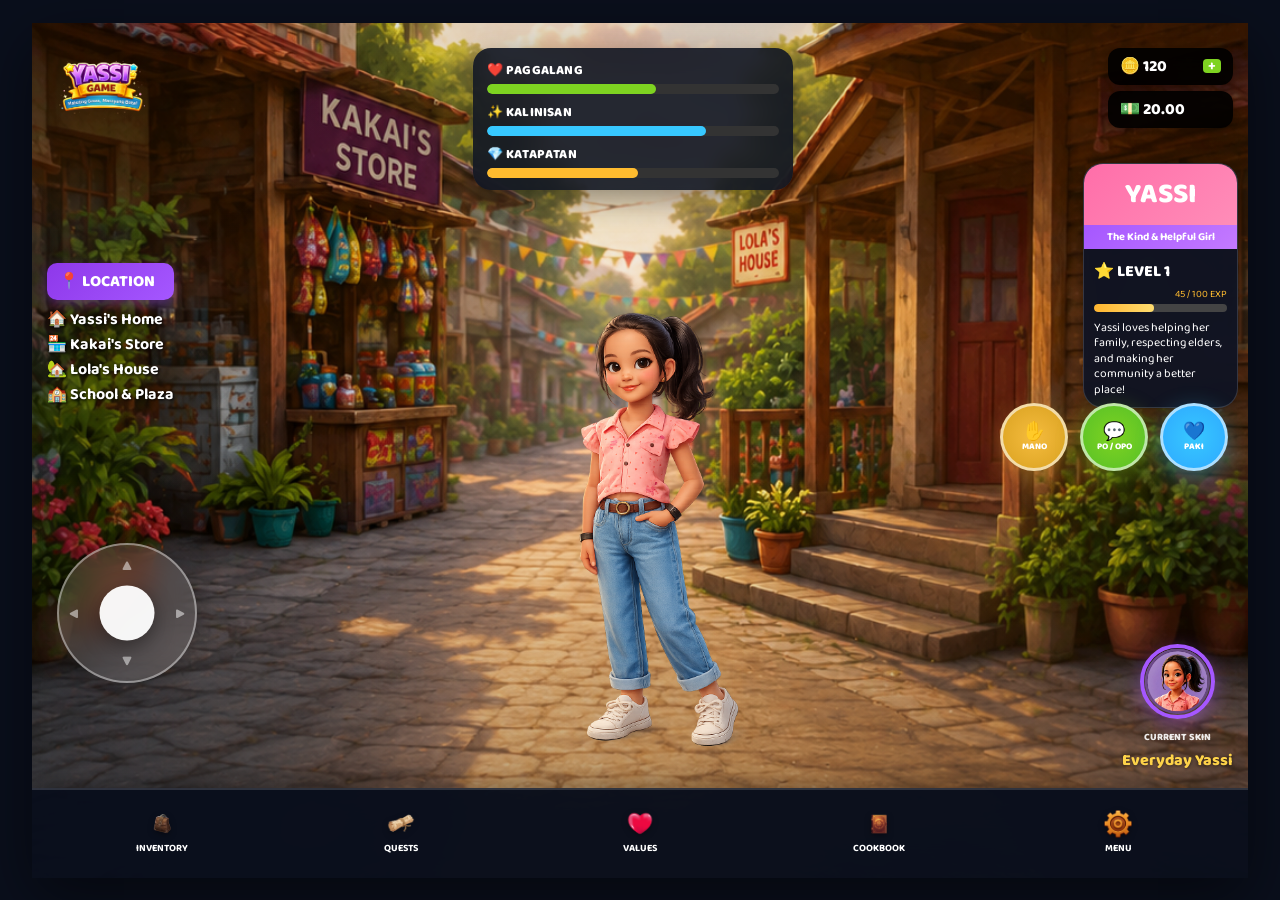
==== commit 6df23909: "commit" ====
--- a/yassi-dashboard.html
+++ b/yassi-dashboard.html
@@ -17,7 +17,6 @@
 
     <!-- TOP UI FIXED ROW -->
     <div class="top-ui">
-
         <!-- LOGO LEFT -->
         <div class="header-section">
             <div class="logo">
@@ -31,12 +30,10 @@
                 <div class="bar-title">❤️ PAGGALANG</div>
                 <div class="progress"><div class="fill green" style="width: 58%;"></div></div>
             </div>
-
             <div class="bar">
                 <div class="bar-title">✨ KALINISAN</div>
                 <div class="progress"><div class="fill blue" style="width: 75%;"></div></div>
             </div>
-
             <div class="bar">
                 <div class="bar-title">💎 KATAPATAN</div>
                 <div class="progress"><div class="fill yellow" style="width: 52%;"></div></div>
@@ -48,20 +45,15 @@
             <div class="money-box">🪙 120 <span class="plus-btn">+</span></div>
             <div class="money-box">💵 20.00</div>
         </div>
+    </div>
 
-    </div>
-    <!-- END TOP UI -->
-
-    <!-- INFO PANEL - MOVED TO TOP POSITION -->
     <div class="info-panel">
         <div class="info-header">YASSI</div>
         <div class="info-sub">The Kind & Helpful Girl</div>
-
         <div class="info-content">
             <div class="level">⭐ LEVEL 1</div>
             <div class="exp-text">45 / 100 EXP</div>
             <div class="exp-bar"><div class="exp-fill"></div></div>
-
             <p class="description">
                 Yassi loves helping her family, respecting elders, and making her community a better place!
             </p>
@@ -80,18 +72,25 @@
     <!-- CHARACTER -->
     <img src="./assets/Yassi Avatar.png" class="character">
 
-    <!-- ACTION BUTTONS - TRIANGLE LAYOUT -->
+    <!-- ✅ SKIN - MOVED BEFORE ACTIONS (CRITICAL FIX) -->
+    <div class="current-skin">
+        <img src="./assets/avatar.png" class="skin-thumb">
+        <div class="skin-text">
+            <span>CURRENT SKIN</span>
+            <h3>Everyday Yassi</h3>
+        </div>
+    </div>
+
+    <!-- ✅ ACTION BUTTONS - NOW AFTER SKIN (ON TOP) -->
     <div class="actions">
         <div class="circle-btn gold top-btn">
             <span class="icon">✋</span>
             <span class="btn-label">MANO</span>
         </div>
-
         <div class="circle-btn green-btn bottom-left-btn">
             <span class="icon">💬</span>
             <span class="btn-label">PO / OPO</span>
         </div>
-
         <div class="circle-btn blue-btn bottom-right-btn">
             <span class="icon">💙</span>
             <span class="btn-label">PAKI</span>
@@ -107,24 +106,14 @@
         <div class="joy-center"></div>
     </div>
 
-    <!-- SKIN -->
-    <div class="current-skin">
-        <img src="./assets/avatar.png" class="skin-thumb">
-        <div class="skin-text">
-            <span>CURRENT SKIN</span>
-            <h3>Everyday Yassi</h3>
-        </div>
-    </div>
-
     <!-- BOTTOM MENU -->
     <div class="bottom-menu">
-        <div class="menu-item"><div class="menu-icon">🎒</div>INVENTORY</div>
-        <div class="menu-item"><div class="menu-icon">📜</div>QUESTS</div>
-        <div class="menu-item"><div class="menu-icon">❤️</div>VALUES</div>
-        <div class="menu-item"><div class="menu-icon">📖</div>COOKBOOK</div>
-        <div class="menu-item"><div class="menu-icon">⚙️</div>MENU</div>
+        <div class="menu-item"><img class="menu-icon-img" src="./assets/buttom-menu/inventory.png" alt="Inventory" title="Inventory">INVENTORY</div>
+        <div class="menu-item"><img class="menu-icon-img" src="./assets/buttom-menu/quests.png" alt="Quests icon">QUESTS</div>
+        <div class="menu-item"><img class="menu-icon-img" src="./assets/buttom-menu/values.png" alt="Values icon">VALUES</div>
+        <div class="menu-item"><img class="menu-icon-img" src="./assets/buttom-menu/cookbook.png" alt="Cookbook icon">COOKBOOK</div>
+        <div class="menu-item"><img class="menu-icon-img" src="./assets/buttom-menu/settings.png" alt="Settings icon">MENU</div>
     </div>
-
 </div>
 
 </body>
--- a/css/yassi-dashboard.css
+++ b/css/yassi-dashboard.css
@@ -21,11 +21,8 @@
     width: 400px;
     height: 800px;
     background: url('../assets/Yassi-Background.png') center/cover no-repeat;
-    border-radius: 30px;
     overflow: hidden;
     box-shadow: 0 20px 60px rgba(0,0,0,0.5);
-
-    /* Responsive scaling */
     max-width: 95vw;
     max-height: 95vh;
     width: 100%;
@@ -153,9 +150,10 @@
     line-height: 1;
 }
 
-/* ===== INFO PANEL - FIXED TO TOP POSITION ===== */
+/* ===== INFO PANEL ===== */
 .info-panel {
     position: absolute;
+    pointer-events: none;
     top: clamp(120px, 16vh, 140px);
     right: clamp(5px, 1.5vw, 10px);
     width: clamp(130px, 32vw, 155px);
@@ -164,7 +162,7 @@
     backdrop-filter: blur(15px);
     border-radius: 20px;
     overflow: hidden;
-    z-index: 5;
+    z-index: 35;
     border: 1px solid rgba(255,255,255,0.15);
     box-shadow: 0 10px 30px rgba(0,0,0,0.4);
 }
@@ -218,7 +216,7 @@
     background: linear-gradient(90deg, #ffb52f, #ffdc6f);
     border-radius: 5px;
     transition: width 0.3s ease;
-    width: 45%; /* Matches 45/100 EXP */
+    width: 45%;
 }
 
 .description {
@@ -269,22 +267,67 @@
     image-rendering: -webkit-optimize-contrast;
 }
 
-/* ===== ACTION BUTTONS - TRIANGLE LAYOUT (FIXED SPACING) ===== */
+/* ===== CURRENT SKIN (BOTTOM RIGHT, ABOVE ACTIONS LAYER) ===== */
+.current-skin {
+    position: absolute;
+    right: clamp(10px, 2vw, 15px);
+    bottom: clamp(90px, 12vh, 105px);
+    z-index: 10;
+    display: flex;
+    flex-direction: column;
+    align-items: center;
+    gap: 4px;
+}
+
+.skin-thumb {
+    width: clamp(60px, 15vw, 75px);
+    height: clamp(60px, 15vw, 75px);
+    border-radius: 50%;
+    border: 4px solid #a557ff;
+    box-shadow: 0 6px 20px rgba(165, 87, 255, 0.4);
+    image-rendering: -webkit-optimize-contrast;
+}
+
+.skin-text {
+    text-align: center;
+}
+
+.skin-text span {
+    color: white;
+    font-size: clamp(8px, 2vw, 10px);
+    font-weight: 800;
+    opacity: 0.9;
+}
+
+.skin-text h3 {
+    color: #ffd44a;
+    font-size: clamp(13px, 3.2vw, 16px);
+    margin: 0;
+    font-weight: 800;
+    text-shadow: 0 1px 3px rgba(0,0,0,0.5);
+}
+
+/* ===== ACTION BUTTONS (OVERLAY ABOVE CURRENT SKIN) ===== */
 .actions {
     position: absolute;
-    right: clamp(20px, 5vw, 30px);
-    bottom: clamp(230px, 29vh, 260px);
-    z-index: 15;
-    width: clamp(160px, 40vw, 190px);
-    height: clamp(160px, 40vw, 190px);
-    display: flex;
+    right: clamp(12px, 3vw, 20px);
+    /* Position buttons above the skin component */
+     top: 380px;
+    z-index: 60;
+    width: clamp(220px, 55vw, 280px);
+    height: auto;
+    display: flex;
+    flex-direction: row;
+    justify-content: flex-end;
+    align-items: center;
+    gap: clamp(8px, 2vw, 12px);
     pointer-events: none;
 }
 
 .circle-btn {
-    position: absolute;
-    width: clamp(60px, 16vw, 75px);
-    height: clamp(60px, 16vw, 75px);
+    position: relative;
+    width: clamp(55px, 14vw, 68px);
+    height: clamp(55px, 14vw, 68px);
     border-radius: 50%;
     border: 3px solid rgba(255,255,255,0.6);
     display: flex;
@@ -297,6 +340,7 @@
     cursor: pointer;
     backdrop-filter: blur(10px);
     pointer-events: all;
+    flex-shrink: 0;
 }
 
 .circle-btn:hover,
@@ -305,6 +349,7 @@
     box-shadow: 0 12px 30px rgba(0,0,0,0.5);
 }
 
+/* Button color variants */
 .gold { 
     background: radial-gradient(circle, #f5bc3e, #d9a120); 
     box-shadow: 0 8px 25px rgba(245, 188, 62, 0.4);
@@ -319,34 +364,15 @@
 }
 
 .btn-label {
-    font-size: clamp(8px, 2vw, 10px);
+    font-size: clamp(7px, 1.8vw, 9px);
     font-weight: 800;
     line-height: 1;
     margin-top: 1px;
 }
 
 .icon {
-    font-size: clamp(18px, 4.5vw, 20px);
+    font-size: clamp(16px, 4vw, 18px);
     line-height: 1;
-}
-
-/* TRIANGLE POSITIONS - FIXED PERFECT SPACING */
-.top-btn {
-    top: 0;
-    right: 50%;
-    transform: translateX(50%);
-}
-
-.bottom-left-btn {
-    bottom: 0;
-    left: 10%;
-    transform: translateX(-10%);
-}
-
-.bottom-right-btn {
-    bottom: 0;
-    right: 10%;
-    transform: translateX(10%);
 }
 
 /* ===== JOYSTICK ===== */
@@ -390,46 +416,6 @@
 .left { left: 10px; top: 50%; transform: translateY(-50%); }
 .right { right: 10px; top: 50%; transform: translateY(-50%); }
 
-/* ===== SKIN ===== */
-.current-skin {
-    position: absolute;
-    right: clamp(10px, 2vw, 15px);
-    bottom: clamp(90px, 12vh, 105px);
-    z-index: 10;
-    display: flex;
-    flex-direction: column;
-    align-items: center;
-    gap: 4px;
-}
-
-.skin-thumb {
-    width: clamp(60px, 15vw, 75px);
-    height: clamp(60px, 15vw, 75px);
-    border-radius: 50%;
-    border: 4px solid #a557ff;
-    box-shadow: 0 6px 20px rgba(165, 87, 255, 0.4);
-    image-rendering: -webkit-optimize-contrast;
-}
-
-.skin-text {
-    text-align: center;
-}
-
-.skin-text span {
-    color: white;
-    font-size: clamp(8px, 2vw, 10px);
-    font-weight: 800;
-    opacity: 0.9;
-}
-
-.skin-text h3 {
-    color: #ffd44a;
-    font-size: clamp(13px, 3.2vw, 16px);
-    margin: 0;
-    font-weight: 800;
-    text-shadow: 0 1px 3px rgba(0,0,0,0.5);
-}
-
 /* ===== BOTTOM MENU ===== */
 .bottom-menu {
     position: absolute;
@@ -471,14 +457,22 @@
     line-height: 1;
 }
 
-/* ===== ULTRA MOBILE OPTIMIZATION ===== */
+.menu-icon-img {
+    width: clamp(24px, 6vw, 28px);
+    height: clamp(24px, 6vw, 28px);
+    object-fit: contain;
+    display: block;
+    filter: drop-shadow(0 2px 3px rgba(0,0,0,0.35));
+    margin-top: -2px;
+}
+
+
+/* ===== RESPONSIVE ADJUSTMENTS ===== */
+/* Medium screens & tablets */
 @media (max-width: 480px) and (max-height: 900px) {
-    body {
-        padding: 2px;
-    }
+    body { padding: 2px; }
     
     .game-container {
-        border-radius: 25px;
         max-height: 94vh;
     }
     
@@ -487,11 +481,8 @@
         gap: 8px;
     }
     
-    .status-panel {
-        padding: 8px 10px;
-    }
-    
-    /* INFO PANEL - MOBILE FIXED POSITION */
+    .status-panel { padding: 8px 10px; }
+    
     .info-panel {
         top: clamp(115px, 15vh, 130px);
         right: clamp(4px, 1.2vw, 8px);
@@ -508,22 +499,18 @@
         bottom: clamp(165px, 22vh, 185px);
     }
     
-    /* TRIANGLE BUTTONS MOBILE - FIXED SPACING */
+    /* Keep actions elevated above current-skin */
     .actions {
-        right: clamp(12px, 3.5vw, 22px);
-        bottom: clamp(215px, 27vh, 245px);
-        width: clamp(150px, 38vw, 175px);
-        height: clamp(150px, 38vw, 175px);
-    }
-    
-    .bottom-left-btn {
-        left: 8%;
-        transform: translateX(-8%);
-    }
-    
-    .bottom-right-btn {
-        right: 8%;
-        transform: translateX(8%);
+        right: clamp(8px, 2.5vw, 15px);
+        bottom: calc(clamp(85px, 11vh, 95px) + clamp(62px, 15vw, 78px));
+        width: clamp(200px, 50vw, 240px);
+        gap: clamp(6px, 1.5vw, 10px);
+        align-items: center;
+    }
+    
+    .circle-btn {
+        width: clamp(50px, 13vw, 62px);
+        height: clamp(50px, 13vw, 62px);
     }
     
     .location-panel {
@@ -532,65 +519,53 @@
     }
 }
 
+/* Short screens (height-constrained) */
 @media (max-height: 700px) {
-    .info-panel {
-        top: clamp(105px, 14vh, 120px);
-    }
+    .info-panel { top: clamp(105px, 14vh, 120px); }
     
     .character {
         height: clamp(320px, 48vh, 450px);
         bottom: clamp(75px, 10vh, 90px);
     }
     
+    /* Adjust action buttons for shorter view */
     .actions {
-        bottom: clamp(200px, 26vh, 230px);
-        width: clamp(155px, 39vw, 185px);
-        height: clamp(155px, 39vw, 185px);
-    }
-    
-    .joystick {
-        bottom: clamp(150px, 20vh, 175px);
-    }
+       top: 290px;
+        bottom: calc(clamp(75px, 10vh, 90px) + clamp(58px, 14vw, 72px));
+        width: clamp(210px, 52vw, 260px);
+        align-items: center;
+    }
+    
+    .joystick { bottom: clamp(150px, 20vh, 175px); }
     
     .current-skin {
         bottom: clamp(75px, 10vh, 95px);
         right: clamp(8px, 2vw, 12px);
     }
     
-    .location-panel {
-        top: clamp(190px, 25vh, 220px);
-    }
-}
-
-/* Landscape orientation */
+    .location-panel { top: clamp(190px, 25vh, 220px); }
+}
+
+/* Landscape orientation on small heights */
 @media (max-height: 500px) and (orientation: landscape) {
     .game-container {
         max-height: 98vh;
         border-radius: 20px;
     }
     
-    .info-panel {
-        top: clamp(95px, 13vh, 110px);
-    }
-    
-    .character {
-        height: clamp(250px, 45vh, 350px);
-    }
-    
-    .top-ui {
-        top: 5px;
-        left: 8px;
-        right: 8px;
-    }
-    
-    .bottom-menu {
-        height: clamp(60px, 12vh, 75px);
-    }
-    
+    .info-panel { top: clamp(95px, 13vh, 110px); }
+    
+    .character { height: clamp(250px, 45vh, 350px); }
+    
+    .top-ui { top: 5px; left: 8px; right: 8px; }
+    
+    .bottom-menu { height: clamp(60px, 12vh, 75px); }
+    
+    /* Fine-tuned landscape positioning — buttons clearly above skin */
     .actions {
-        width: clamp(130px, 34vw, 160px);
-        height: clamp(130px, 34vw, 160px);
-        bottom: clamp(180px, 36vh, 210px);
-        right: clamp(15px, 4vw, 25px);
+        bottom: calc(clamp(105px, 14vh, 120px) + clamp(55px, 12vw, 65px));
+        width: clamp(190px, 48vw, 230px);
+        gap: clamp(7px, 1.8vw, 10px);
+        align-items: center;
     }
 }
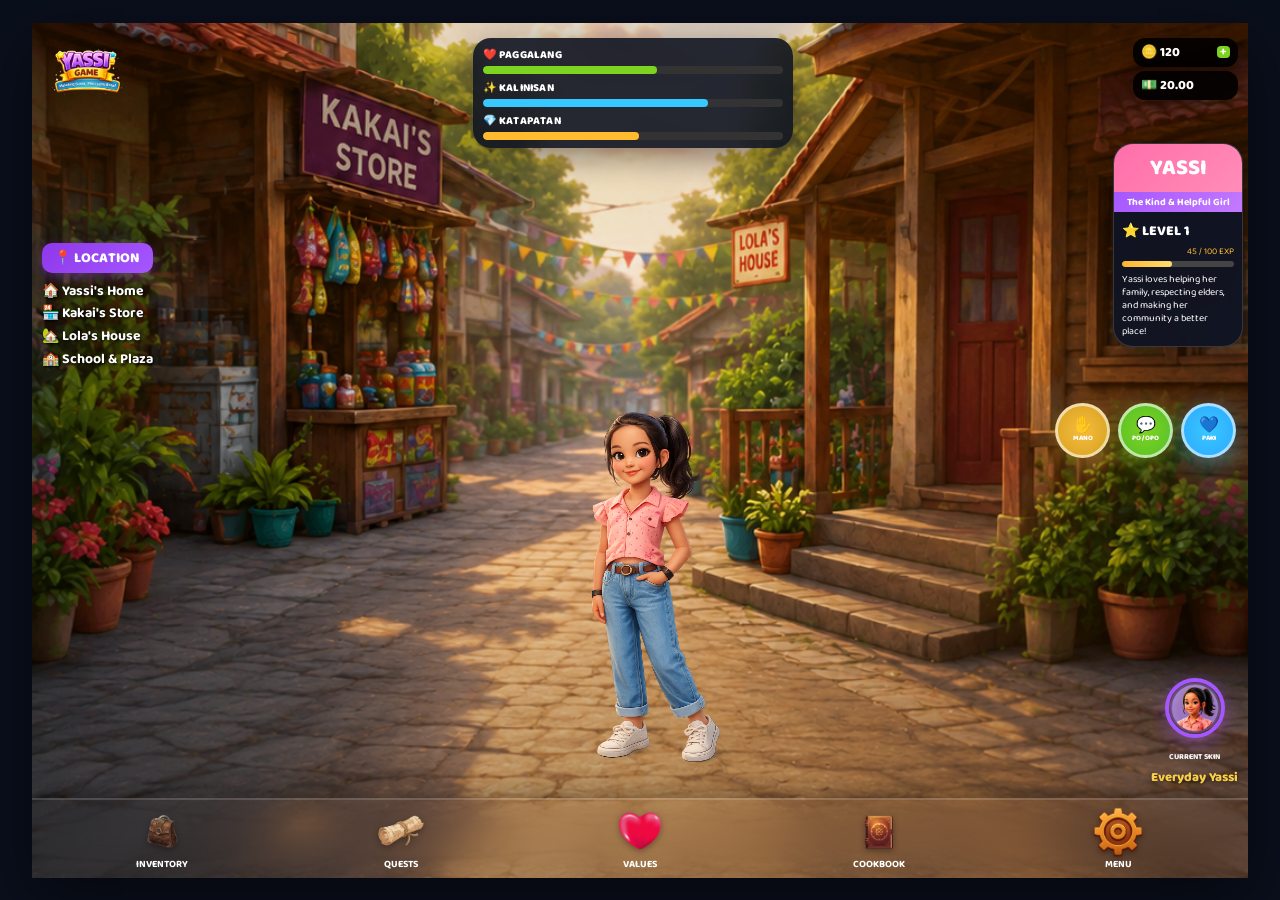
==== commit 1f4bb4e9: "comit" ====
--- a/yassi-dashboard.html
+++ b/yassi-dashboard.html
@@ -72,7 +72,7 @@
     <!-- CHARACTER -->
     <img src="./assets/Yassi Avatar.png" class="character">
 
-    <!-- ✅ SKIN - MOVED BEFORE ACTIONS (CRITICAL FIX) -->
+    <!-- SKIN - MOVED BEFORE ACTIONS (CRITICAL FIX) -->
     <div class="current-skin">
         <img src="./assets/avatar.png" class="skin-thumb">
         <div class="skin-text">
@@ -81,7 +81,7 @@
         </div>
     </div>
 
-    <!-- ✅ ACTION BUTTONS - NOW AFTER SKIN (ON TOP) -->
+    <!-- ACTION BUTTONS - NOW AFTER SKIN (ON TOP) -->
     <div class="actions">
         <div class="circle-btn gold top-btn">
             <span class="icon">✋</span>
@@ -97,14 +97,7 @@
         </div>
     </div>
 
-    <!-- JOYSTICK -->
-    <div class="joystick">
-        <div class="arrow up">▲</div>
-        <div class="arrow left">◀</div>
-        <div class="arrow right">▶</div>
-        <div class="arrow down">▼</div>
-        <div class="joy-center"></div>
-    </div>
+
 
     <!-- BOTTOM MENU -->
     <div class="bottom-menu">
@@ -117,4 +110,6 @@
 </div>
 
 </body>
-</html>+
+</html>
+
--- a/css/yassi-dashboard.css
+++ b/css/yassi-dashboard.css
@@ -41,15 +41,15 @@
 /* ===== TOP UI ===== */
 .top-ui {
     position: absolute;
-    top: clamp(10px, 2vw, 15px);
-    left: clamp(10px, 2vw, 15px);
-    right: clamp(10px, 2vw, 15px);
+    top: 10px;
+    left: 10px;
+    right: 10px;
     display: flex;
     justify-content: space-between;
     align-items: flex-start;
-    gap: clamp(5px, 1.5vw, 10px);
+    gap: 5px;
     z-index: 20;
-    padding-top: clamp(5px, 1vw, 10px);
+    padding-top: 5px;
 }
 
 .header-section,
@@ -66,18 +66,18 @@
 }
 
 .logo img {
-    width: clamp(90px, 22vw, 110px);
+    width: 90px;
     height: auto;
     max-height: 80px;
 }
 
 /* ===== STATUS (CENTER) ===== */
 .status-panel {
-    width: clamp(200px, 70vw, 320px);
+    width: 200px;
     background: rgba(16, 22, 35, 0.9);
     backdrop-filter: blur(10px);
     border-radius: 18px;
-    padding: clamp(8px, 2vw, 12px) clamp(10px, 2vw, 14px);
+    padding: 8px 10px;
     color: white;
     box-shadow: 0 10px 30px rgba(0,0,0,0.4);
     flex: 1;
@@ -87,8 +87,8 @@
 .bar {
     display: flex;
     flex-direction: column;
-    gap: clamp(2px, 0.5vw, 3px);
-    margin-bottom: clamp(5px, 1vw, 8px);
+    gap: 2px;
+    margin-bottom: 5px;
 }
 
 .bar:last-child {
@@ -96,13 +96,13 @@
 }
 
 .bar-title {
-    font-size: clamp(11px, 2.5vw, 13px);
+    font-size: 11px;
     font-weight: 800;
     letter-spacing: 0.2px;
 }
 
 .progress {
-    height: clamp(8px, 2vw, 10px);
+    height: 8px;
     background: #333;
     border-radius: 10px;
     overflow: hidden;
@@ -122,7 +122,7 @@
 .currency {
     display: flex;
     flex-direction: column;
-    gap: clamp(4px, 1vw, 6px);
+    gap: 4px;
     flex-shrink: 0;
 }
 
@@ -130,11 +130,11 @@
     background: rgba(0,0,0,0.9);
     backdrop-filter: blur(10px);
     color: white;
-    padding: clamp(4px, 1vw, 6px) clamp(8px, 2vw, 12px);
+    padding: 4px 8px;
     border-radius: 12px;
     font-weight: 800;
-    font-size: clamp(13px, 3vw, 16px);
-    width: clamp(105px, 28vw, 125px);
+    font-size: 13px;
+    width: 105px;
     display: flex;
     justify-content: space-between;
     align-items: center;
@@ -144,8 +144,8 @@
 .plus-btn {
     background: #7ed321;
     border-radius: 4px;
-    padding: 0 clamp(3px, 0.8vw, 5px);
-    font-size: clamp(12px, 2.5vw, 14px);
+    padding: 0 3px;
+    font-size: 12px;
     font-weight: 700;
     line-height: 1;
 }
@@ -154,9 +154,9 @@
 .info-panel {
     position: absolute;
     pointer-events: none;
-    top: clamp(120px, 16vh, 140px);
-    right: clamp(5px, 1.5vw, 10px);
-    width: clamp(130px, 32vw, 155px);
+    top: 120px;
+    right: 5px;
+    width: 130px;
     max-width: 160px;
     background: rgba(15, 20, 35, 0.95);
     backdrop-filter: blur(15px);
@@ -171,43 +171,43 @@
     background: linear-gradient(135deg, #ff6ea9, #ff8db8);
     text-align: center;
     color: white;
-    font-size: clamp(22px, 6vw, 28px);
-    font-weight: 800;
-    padding: clamp(6px, 1.5vw, 8px) 0;
+    font-size: 22px;
+    font-weight: 800;
+    padding: 6px 0;
 }
 
 .info-sub {
     background: linear-gradient(135deg, #a557ff, #c47aff);
     text-align: center;
     color: white;
-    font-size: clamp(10px, 2.2vw, 11px);
+    font-size: 10px;
     font-weight: 700;
-    padding: clamp(2px, 0.5vw, 3px) 0;
+    padding: 2px 0;
 }
 
 .info-content {
-    padding: clamp(8px, 2vw, 10px);
+    padding: 8px;
     color: white;
 }
 
 .level {
     font-weight: 800;
-    font-size: clamp(14px, 3.5vw, 16px);
+    font-size: 14px;
     margin-bottom: 2px;
 }
 
 .exp-text {
-    font-size: clamp(9px, 2vw, 10px);
+    font-size: 9px;
     text-align: right;
     margin-bottom: 2px;
     color: #ffbc2f;
 }
 
 .exp-bar {
-    height: clamp(6px, 1.5vw, 8px);
+    height: 6px;
     background: #444;
     border-radius: 5px;
-    margin-bottom: clamp(6px, 1.5vw, 8px);
+    margin-bottom: 6px;
     overflow: hidden;
 }
 
@@ -220,7 +220,7 @@
 }
 
 .description {
-    font-size: clamp(10px, 2.2vw, 12px);
+    font-size: 10px;
     line-height: 1.3;
     margin: 0;
 }
@@ -228,8 +228,8 @@
 /* ===== LOCATION ===== */
 .location-panel {
     position: absolute;
-    top: clamp(220px, 28vh, 240px);
-    left: clamp(10px, 2vw, 15px);
+    top: 220px;
+    left: 10px;
     z-index: 10;
     max-width: 160px;
 }
@@ -237,10 +237,10 @@
 .location-title {
     background: linear-gradient(135deg, #8e38ea, #a557ff);
     color: white;
-    padding: clamp(4px, 1vw, 6px) 12px;
+    padding: 4px 12px;
     border-radius: 10px;
     font-weight: 800;
-    font-size: clamp(14px, 3vw, 16px);
+    font-size: 14px;
     margin-bottom: 10px;
     box-shadow: 0 4px 12px rgba(142, 56, 234, 0.4);
 }
@@ -248,7 +248,7 @@
 .location-item {
     color: white;
     font-weight: 700;
-    font-size: clamp(14px, 3vw, 16px);
+    font-size: 14px;
     margin-bottom: 6px;
     text-shadow: 1px 1px 3px black;
     line-height: 1.2;
@@ -257,10 +257,10 @@
 /* ===== CHARACTER ===== */
 .character {
     position: absolute;
-    bottom: clamp(90px, 12vh, 100px);
+    bottom: 90px;
     left: 50%;
     transform: translateX(-50%);
-    height: clamp(400px, 55vh, 540px);
+    height: 400px;
     max-height: 60vh;
     width: auto;
     z-index: 2;
@@ -270,8 +270,8 @@
 /* ===== CURRENT SKIN (BOTTOM RIGHT, ABOVE ACTIONS LAYER) ===== */
 .current-skin {
     position: absolute;
-    right: clamp(10px, 2vw, 15px);
-    bottom: clamp(90px, 12vh, 105px);
+    right: 10px;
+    bottom: 90px;
     z-index: 10;
     display: flex;
     flex-direction: column;
@@ -280,8 +280,8 @@
 }
 
 .skin-thumb {
-    width: clamp(60px, 15vw, 75px);
-    height: clamp(60px, 15vw, 75px);
+    width: 60px;
+    height: 60px;
     border-radius: 50%;
     border: 4px solid #a557ff;
     box-shadow: 0 6px 20px rgba(165, 87, 255, 0.4);
@@ -294,14 +294,14 @@
 
 .skin-text span {
     color: white;
-    font-size: clamp(8px, 2vw, 10px);
+    font-size: 8px;
     font-weight: 800;
     opacity: 0.9;
 }
 
 .skin-text h3 {
     color: #ffd44a;
-    font-size: clamp(13px, 3.2vw, 16px);
+    font-size: 13px;
     margin: 0;
     font-weight: 800;
     text-shadow: 0 1px 3px rgba(0,0,0,0.5);
@@ -310,24 +310,24 @@
 /* ===== ACTION BUTTONS (OVERLAY ABOVE CURRENT SKIN) ===== */
 .actions {
     position: absolute;
-    right: clamp(12px, 3vw, 20px);
-    /* Position buttons above the skin component */
-     top: 380px;
+    right: 12px;
+    top: 380px;
     z-index: 60;
-    width: clamp(220px, 55vw, 280px);
+    width: 220px;
     height: auto;
     display: flex;
     flex-direction: row;
     justify-content: flex-end;
     align-items: center;
-    gap: clamp(8px, 2vw, 12px);
+    gap: 8px;
     pointer-events: none;
 }
 
 .circle-btn {
     position: relative;
-    width: clamp(55px, 14vw, 68px);
-    height: clamp(55px, 14vw, 68px);
+
+    width: 55px;
+    height: 55px;
     border-radius: 50%;
     border: 3px solid rgba(255,255,255,0.6);
     display: flex;
@@ -364,65 +364,25 @@
 }
 
 .btn-label {
-    font-size: clamp(7px, 1.8vw, 9px);
+    font-size: 7px;
     font-weight: 800;
     line-height: 1;
     margin-top: 1px;
 }
 
 .icon {
-    font-size: clamp(16px, 4vw, 18px);
+    font-size: 16px;
     line-height: 1;
 }
 
-/* ===== JOYSTICK ===== */
-.joystick {
-    position: absolute;
-    left: clamp(10px, 3vw, 25px);
-    bottom: clamp(170px, 23vh, 195px);
-    width: clamp(110px, 28vw, 140px);
-    height: clamp(110px, 28vw, 140px);
-    background: rgba(255,255,255,0.12);
-    backdrop-filter: blur(15px);
-    border: 2px solid rgba(255,255,255,0.4);
-    border-radius: 50%;
-    z-index: 10;
-    box-shadow: 0 8px 25px rgba(0,0,0,0.3);
-}
-
-.joy-center {
-    position: absolute;
-    top: 50%;
-    left: 50%;
-    transform: translate(-50%, -50%);
-    width: clamp(42px, 11vw, 55px);
-    height: clamp(42px, 11vw, 55px);
-    background: rgba(255,255,255,0.95);
-    border-radius: 50%;
-    box-shadow: 0 6px 20px rgba(0,0,0,0.4);
-    transition: all 0.2s ease;
-}
-
-.arrow {
-    position: absolute;
-    color: rgba(255,255,255,0.5);
-    font-size: clamp(14px, 3.5vw, 16px);
-    font-weight: bold;
-    transition: color 0.2s ease;
-}
-
-.up { top: 8px; left: 50%; transform: translateX(-50%); }
-.down { bottom: 8px; left: 50%; transform: translateX(-50%); }
-.left { left: 10px; top: 50%; transform: translateY(-50%); }
-.right { right: 10px; top: 50%; transform: translateY(-50%); }
+
 
 /* ===== BOTTOM MENU ===== */
 .bottom-menu {
     position: absolute;
     bottom: 0;
     width: 100%;
-    height: clamp(75px, 11vh, 90px);
-    background: rgba(10, 15, 28, 0.98);
+    height: 80px;
     backdrop-filter: blur(20px);
     display: flex;
     justify-content: space-around;
@@ -436,16 +396,19 @@
 .menu-item {
     color: white;
     text-align: center;
-    font-size: clamp(9px, 2.2vw, 10px);
+    font-size: 10px;
     font-weight: 700;
     flex: 1;
     padding: 0 5px;
     cursor: pointer;
     transition: color 0.2s ease;
+    height: 100%;
     display: flex;
     flex-direction: column;
     align-items: center;
+    justify-content: center;
     gap: 2px;
+    line-height: 1.05;
 }
 
 .menu-item:hover {
@@ -453,19 +416,18 @@
 }
 
 .menu-icon {
-    font-size: clamp(22px, 6vw, 26px);
+    font-size: 26px;
     line-height: 1;
 }
 
 .menu-icon-img {
-    width: clamp(24px, 6vw, 28px);
-    height: clamp(24px, 6vw, 28px);
+    height: 50px;
+    width: 50px;
     object-fit: contain;
     display: block;
+    margin-top: 0;
     filter: drop-shadow(0 2px 3px rgba(0,0,0,0.35));
-    margin-top: -2px;
-}
-
+}
 
 /* ===== RESPONSIVE ADJUSTMENTS ===== */
 /* Medium screens & tablets */
@@ -484,66 +446,64 @@
     .status-panel { padding: 8px 10px; }
     
     .info-panel {
-        top: clamp(115px, 15vh, 130px);
-        right: clamp(4px, 1.2vw, 8px);
-        width: clamp(125px, 30vw, 150px);
+        top: 115px;
+        right: 4px;
+        width: 125px;
     }
     
     .character {
-        bottom: clamp(85px, 11vh, 95px);
-        height: clamp(380px, 52vh, 520px);
+        bottom: 85px;
+        height: 380px;
     }
     
     .joystick {
-        left: clamp(8px, 2.5vw, 20px);
-        bottom: clamp(165px, 22vh, 185px);
-    }
-    
-    /* Keep actions elevated above current-skin */
+        left: 8px;
+        bottom: 165px;
+    }
+    
     .actions {
-        right: clamp(8px, 2.5vw, 15px);
-        bottom: calc(clamp(85px, 11vh, 95px) + clamp(62px, 15vw, 78px));
-        width: clamp(200px, 50vw, 240px);
-        gap: clamp(6px, 1.5vw, 10px);
+        right: 8px;
+        bottom: calc(85px + 62px);
+        width: 200px;
+        gap: 6px;
         align-items: center;
     }
     
     .circle-btn {
-        width: clamp(50px, 13vw, 62px);
-        height: clamp(50px, 13vw, 62px);
+        width: 50px;
+        height: 50px;
     }
     
     .location-panel {
-        top: clamp(210px, 27vh, 230px);
+        top: 210px;
         max-width: 150px;
     }
 }
 
 /* Short screens (height-constrained) */
 @media (max-height: 700px) {
-    .info-panel { top: clamp(105px, 14vh, 120px); }
+    .info-panel { top: 105px; }
     
     .character {
-        height: clamp(320px, 48vh, 450px);
-        bottom: clamp(75px, 10vh, 90px);
-    }
-    
-    /* Adjust action buttons for shorter view */
+        height: 320px;
+        bottom: 75px;
+    }
+    
     .actions {
        top: 290px;
-        bottom: calc(clamp(75px, 10vh, 90px) + clamp(58px, 14vw, 72px));
-        width: clamp(210px, 52vw, 260px);
+        bottom: calc(75px + 58px);
+        width: 210px;
         align-items: center;
     }
     
-    .joystick { bottom: clamp(150px, 20vh, 175px); }
+    .joystick { bottom: 150px; }
     
     .current-skin {
-        bottom: clamp(75px, 10vh, 95px);
-        right: clamp(8px, 2vw, 12px);
-    }
-    
-    .location-panel { top: clamp(190px, 25vh, 220px); }
+        bottom: 75px;
+        right: 8px;
+    }
+    
+    .location-panel { top: 190px; }
 }
 
 /* Landscape orientation on small heights */
@@ -553,19 +513,18 @@
         border-radius: 20px;
     }
     
-    .info-panel { top: clamp(95px, 13vh, 110px); }
-    
-    .character { height: clamp(250px, 45vh, 350px); }
+    .info-panel { top: 95px; }
+    
+    .character { height: 250px; }
     
     .top-ui { top: 5px; left: 8px; right: 8px; }
     
-    .bottom-menu { height: clamp(60px, 12vh, 75px); }
-    
-    /* Fine-tuned landscape positioning — buttons clearly above skin */
+    .bottom-menu { height: 60px; }
+    
     .actions {
-        bottom: calc(clamp(105px, 14vh, 120px) + clamp(55px, 12vw, 65px));
-        width: clamp(190px, 48vw, 230px);
-        gap: clamp(7px, 1.8vw, 10px);
+        bottom: calc(105px + 55px);
+        width: 190px;
+        gap: 7px;
         align-items: center;
     }
 }
